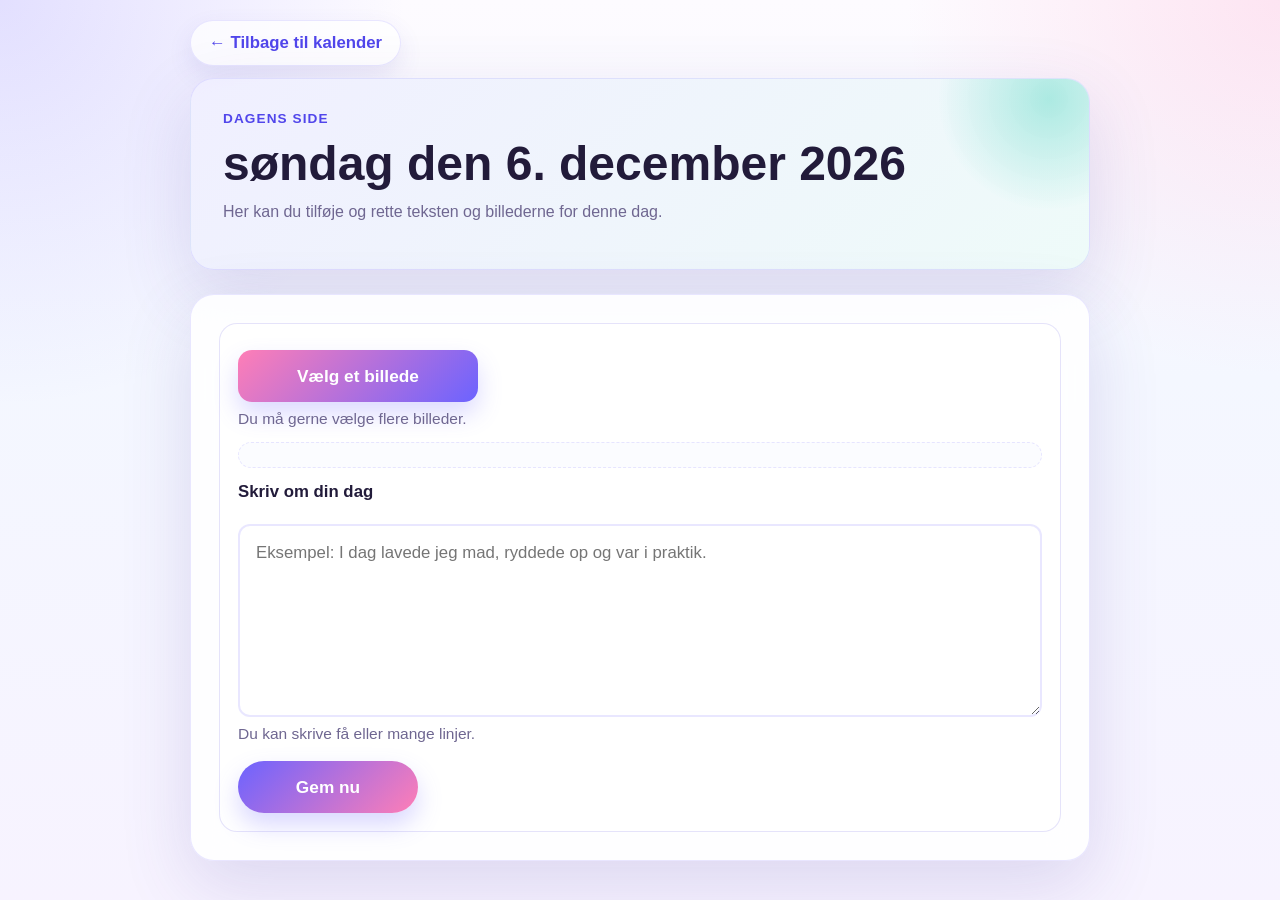
==== html/day.html @ 835fe4a9 "Build practical day app with mobile PWA support" ====
<!DOCTYPE html>
<html lang="da">
<head>
    <meta charset="UTF-8">
    <meta name="viewport" content="width=device-width, initial-scale=1.0, viewport-fit=cover">
    <meta name="theme-color" content="#6c63ff">
    <meta name="apple-mobile-web-app-capable" content="yes">
    <meta name="apple-mobile-web-app-status-bar-style" content="default">
    <meta name="apple-mobile-web-app-title" content="PraktiskDag">
    <title>Praktisk dag</title>
    <link rel="manifest" href="../manifest.webmanifest">
    <link rel="icon" href="../icons/app-icon.svg" type="image/svg+xml">
    <link rel="apple-touch-icon" href="../icons/app-icon.svg">
    <link rel="stylesheet" href="../css/styles.css">
</head>
<body>
    <main class="app-shell day-shell">
        <a id="back-to-calendar" class="back-link" href="./index.html">← Tilbage til kalender</a>

        <section class="hero-card day-hero">
            <p class="eyebrow">Dagens side</p>
            <h1 id="selected-date-heading">Praktisk dag</h1>
            <p id="selected-date-subtitle" class="hero-text">Her kan du gemme det, du har lavet i dag.</p>
        </section>

        <section class="panel day-panel">
            <form id="journal-form" novalidate>
                <div class="image-picker-row">
                    <button type="button" class="image-picker-btn" id="choose-image-button">Vælg et billede</button>
                    <input type="file" id="journal-images" name="images" accept="image/*" multiple class="image-input-hidden">
                </div>
                <p class="help-text">Du må gerne vælge flere billeder.</p>

                <div id="image-preview" class="image-preview" hidden></div>

                <label for="journal-text">Skriv om din dag</label>
                <textarea id="journal-text" name="text" rows="6" placeholder="Eksempel: I dag lavede jeg mad, ryddede op og var i praktik." required></textarea>
                <p class="input-hint">Du kan skrive få eller mange linjer.</p>

                <div class="form-actions">
                    <button type="submit" class="primary-btn" id="submit-button">Gem nu</button>
                </div>
            </form>

        </section>
    </main>
    <script src="../js/pwa.js"></script>
    <script src="../js/app.js"></script>
</body>
</html>
---- css/styles.css ----
:root {
    color-scheme: light;
    --bg: #f7f3ff;
    --surface: rgba(255, 255, 255, 0.88);
    --surface-muted: #eef2ff;
    --border: rgba(177, 169, 255, 0.28);
    --text: #221b3a;
    --text-soft: #6f6791;
    --primary: #6c63ff;
    --primary-dark: #5146eb;
    --secondary: #ff7eb6;
    --accent: #5ad7c4;
    --accent-soft: #e8fff9;
    --danger: #d64545;
    --danger-dark: #b12f2f;
    --shadow: 0 24px 70px rgba(78, 60, 160, 0.16);
    --radius-lg: 24px;
    --radius-md: 16px;
    --radius-sm: 12px;
}

* {
    box-sizing: border-box;
}

body {
    margin: 0;
    min-height: 100vh;
    font-family: "Segoe UI", Arial, sans-serif;
    background:
        radial-gradient(circle at top left, rgba(108, 99, 255, 0.18), transparent 26%),
        radial-gradient(circle at top right, rgba(255, 126, 182, 0.18), transparent 24%),
        linear-gradient(180deg, #fdfbff 0%, #f4f7ff 42%, var(--bg) 100%);
    color: var(--text);
    -webkit-tap-highlight-color: transparent;
}

button,
input,
textarea {
    font: inherit;
}

.app-shell {
    width: min(1180px, calc(100% - 32px));
    margin: 0 auto;
    padding: max(20px, env(safe-area-inset-top)) 0 max(24px, env(safe-area-inset-bottom));
}

.hero-card,
.panel {
    background: var(--surface);
    border: 1px solid var(--border);
    border-radius: var(--radius-lg);
    box-shadow: var(--shadow);
    backdrop-filter: blur(18px);
}

.hero-card {
    position: relative;
    overflow: hidden;
    padding: 32px;
    margin-bottom: 24px;
    background:
        linear-gradient(135deg, rgba(108, 99, 255, 0.16), rgba(255, 126, 182, 0.12)),
        var(--surface);
}

.hero-card::after {
    content: "";
    position: absolute;
    width: 220px;
    height: 220px;
    right: -70px;
    top: -90px;
    border-radius: 50%;
    background: radial-gradient(circle, rgba(90, 215, 196, 0.45) 0%, rgba(90, 215, 196, 0) 72%);
    pointer-events: none;
}

.eyebrow {
    margin: 0 0 10px;
    color: var(--primary-dark);
    font-size: 0.85rem;
    font-weight: 700;
    letter-spacing: 0.08em;
    text-transform: uppercase;
}

h1,
h2,
h3,
h4,
p {
    margin-top: 0;
}

h1 {
    margin-bottom: 12px;
    font-size: clamp(2rem, 4vw, 3rem);
}

.hero-text,
.panel-header p,
.empty-state p,
.entry-text,
.help-text,
.calendar-day small,
.entry-meta,
#entry-count,
#calendar-summary {
    color: var(--text-soft);
}

.planner-grid {
    display: grid;
    grid-template-columns: minmax(320px, 1fr);
    gap: 24px;
    align-items: start;
}

.calendar-panel {
    max-width: 980px;
    width: 100%;
    margin: 0 auto;
}

.panel {
    padding: 28px;
}

.panel-header {
    margin-bottom: 24px;
}

#journal-form {
    display: grid;
    gap: 14px;
}

label {
    font-size: 0.95rem;
    font-weight: 600;
}

input,
textarea {
    width: 100%;
    margin-top: 8px;
    border: 1px solid var(--border);
    border-radius: var(--radius-sm);
    padding: 12px 14px;
    background: rgba(255, 255, 255, 0.92);
    color: var(--text);
    transition: border-color 0.2s ease, box-shadow 0.2s ease;
}

input:focus,
textarea:focus {
    outline: none;
    border-color: var(--primary);
    box-shadow: 0 0 0 4px rgba(51, 102, 255, 0.15);
}

textarea {
    resize: vertical;
    min-height: 112px;
}

.form-actions,
.entry-actions,
.entry-gallery,
.calendar-toolbar,
.journal-header,
.entries-header {
    display: flex;
    gap: 12px;
}

.calendar-toolbar,
.journal-header,
.entries-header {
    justify-content: space-between;
    align-items: center;
}

.form-actions {
    margin-top: 8px;
}

button {
    border: none;
    border-radius: 999px;
    padding: 12px 18px;
    cursor: pointer;
    transition: transform 0.16s ease, background-color 0.16s ease, opacity 0.16s ease;
}

button:hover {
    transform: translateY(-1px);
}

.primary-btn {
    background: linear-gradient(135deg, var(--primary), var(--secondary));
    color: #fff;
    box-shadow: 0 12px 24px rgba(108, 99, 255, 0.26);
}

.primary-btn:hover {
    background: linear-gradient(135deg, var(--primary-dark), #ff5ca2);
}

.secondary-btn {
    background: linear-gradient(135deg, #f6f3ff, #eef8ff);
    color: var(--text);
}

.secondary-btn:hover {
    background: linear-gradient(135deg, #ebe5ff, #e1f2ff);
}

.icon-btn {
    width: 48px;
    height: 48px;
    padding: 0;
    font-size: 1.2rem;
    flex: 0 0 48px;
}

.calendar-toolbar {
    margin-bottom: 20px;
}

#current-month {
    margin-bottom: 6px;
    color: var(--primary-dark);
}

.weekday-row,
.calendar-grid {
    display: grid;
    grid-template-columns: repeat(7, minmax(0, 1fr));
    gap: 10px;
}

.weekday-row {
    margin-bottom: 12px;
    font-size: 0.85rem;
    font-weight: 700;
    color: var(--text-soft);
    text-align: center;
}

.calendar-day {
    min-height: 88px;
    padding: 12px;
    border: 1px solid var(--border);
    border-radius: var(--radius-md);
    background: linear-gradient(180deg, rgba(255, 255, 255, 0.94) 0%, rgba(245, 248, 255, 0.95) 100%);
    text-align: left;
    display: flex;
    flex-direction: column;
    justify-content: space-between;
    box-shadow: inset 0 1px 0 rgba(255, 255, 255, 0.7);
}

.calendar-day small {
    display: block;
    min-height: 1rem;
}

.calendar-day:hover {
    border-color: rgba(108, 99, 255, 0.45);
    background: linear-gradient(180deg, #ffffff 0%, #f0f3ff 100%);
}

.calendar-day.muted {
    opacity: 0.48;
}

.calendar-day.today {
    border-color: var(--primary);
    box-shadow: 0 0 0 3px rgba(108, 99, 255, 0.16);
}

.calendar-day.selected {
    background: linear-gradient(180deg, #efeaff 0%, #e0dbff 100%);
    border-color: var(--primary-dark);
    box-shadow: 0 14px 28px rgba(108, 99, 255, 0.18);
}

.calendar-day.has-entries {
    background: linear-gradient(180deg, #eefffb 0%, #d9fbf3 100%);
    border-color: rgba(90, 215, 196, 0.65);
}

.calendar-day.has-entries .day-number {
    color: #15806f;
    font-weight: 800;
}

.calendar-day.has-entries small,
.calendar-day.has-entries .entry-dot {
    color: #15806f;
}

.calendar-day.selected.has-entries {
    background: linear-gradient(180deg, #dcfff7 0%, #c5f6ea 100%);
    border-color: #27b9a2;
}

.day-number {
    font-size: 1.15rem;
    font-weight: 700;
}

.entry-dot {
    align-self: flex-start;
    min-width: 28px;
    padding: 4px 8px;
    border-radius: 999px;
    background: rgba(255, 255, 255, 0.85);
    color: var(--primary-dark);
    font-size: 0.75rem;
    font-weight: 700;
    box-shadow: 0 8px 18px rgba(39, 185, 162, 0.15);
}

.help-text {
    margin: -4px 0 0;
    font-size: 0.9rem;
}

.image-preview {
    display: flex;
    flex-wrap: wrap;
    gap: 10px;
    padding: 12px;
    border: 1px dashed var(--border);
    border-radius: var(--radius-md);
    background: #fbfcff;
}

.preview-item {
    position: relative;
    width: 88px;
    height: 88px;
}

.preview-image,
.entry-gallery img {
    width: 88px;
    height: 88px;
    object-fit: cover;
    border-radius: 14px;
    border: 1px solid var(--border);
}

.remove-image-btn {
    position: absolute;
    top: -8px;
    right: -8px;
    width: 26px;
    height: 26px;
    padding: 0;
    border-radius: 999px;
    border: 1px solid #ffd2d2;
    background: #fff;
    color: #b12f2f;
    font-weight: 700;
    box-shadow: 0 4px 10px rgba(0, 0, 0, 0.08);
}

.remove-image-btn:hover {
    transform: none;
    background: #ffeaea;
}

.entries-section {
    margin-top: 28px;
}

.day-prompt {
    margin-bottom: 0;
}

.day-shell {
    width: min(900px, calc(100% - 32px));
}

.day-hero {
    margin-top: 12px;
    background:
        linear-gradient(135deg, rgba(108, 99, 255, 0.1), rgba(90, 215, 196, 0.1)),
        rgba(255, 255, 255, 0.95);
}

.back-link {
    display: inline-flex;
    align-items: center;
    gap: 8px;
    color: var(--primary-dark);
    text-decoration: none;
    font-weight: 700;
    font-size: 1.05rem;
    padding: 12px 18px;
    border-radius: 999px;
    background: rgba(255, 255, 255, 0.75);
    border: 1px solid var(--border);
    box-shadow: 0 10px 24px rgba(82, 70, 180, 0.1);
}

.back-link:hover {
    color: var(--primary);
    background: rgba(255, 255, 255, 0.92);
}

.day-panel {
    max-width: 900px;
    margin: 0 auto;
}

.day-panel #journal-form,
.day-panel .entries-section,
.step-guide {
    border: 1px solid rgba(148, 139, 232, 0.24);
    border-radius: 18px;
    background: rgba(255, 255, 255, 0.86);
    padding: 18px;
}

.step-list {
    margin: 0;
    padding-left: 20px;
    line-height: 1.7;
    color: var(--text);
}

.day-panel label {
    font-size: 1.05rem;
}

.image-picker-row {
    margin-top: 8px;
}

.image-input-hidden {
    position: absolute;
    width: 1px;
    height: 1px;
    overflow: hidden;
    clip: rect(0, 0, 0, 0);
    clip-path: inset(50%);
    white-space: nowrap;
    border: 0;
    padding: 0;
    margin: 0;
}

.image-picker-btn {
    min-width: 240px;
    min-height: 52px;
    padding: 12px 24px;
    border-radius: 14px;
    font-size: 1.08rem;
    font-weight: 700;
    color: #fff;
    background: linear-gradient(135deg, #ff7eb6, #6c63ff);
    box-shadow: 0 12px 24px rgba(108, 99, 255, 0.24);
}

.image-picker-btn:hover {
    transform: translateY(-1px);
    background: linear-gradient(135deg, #ff5ea7, #4e44ec);
}

.day-panel input,
.day-panel textarea {
    font-size: 1.05rem;
    padding: 14px 16px;
    border-width: 2px;
}

.day-panel textarea {
    min-height: 170px;
    line-height: 1.6;
}

.input-hint,
.day-panel .help-text {
    margin: -6px 0 0;
    font-size: 0.97rem;
    color: var(--text-soft);
}

.day-panel .form-actions {
    margin-top: 4px;
}

.day-panel .primary-btn {
    min-height: 52px;
    min-width: 180px;
    font-size: 1.08rem;
    font-weight: 700;
}

.day-panel .entries-section {
    margin-top: 22px;
}

.single-entry-status {
    border: 1px solid rgba(148, 139, 232, 0.24);
    border-radius: 18px;
    background: rgba(255, 255, 255, 0.86);
    padding: 16px 18px;
}

.single-entry-status h3 {
    margin-bottom: 8px;
}

#autosave-status {
    margin: 0;
    font-size: 1rem;
    color: var(--text-soft);
}

.day-panel .entry-card {
    border-width: 2px;
}

.day-panel .delete-btn {
    min-height: 44px;
    font-weight: 600;
}

.entries-header {
    margin-bottom: 16px;
}

.empty-state {
    border: 1px dashed var(--border);
    border-radius: var(--radius-md);
    padding: 24px;
    text-align: center;
    background: linear-gradient(180deg, rgba(255, 255, 255, 0.72) 0%, rgba(245, 243, 255, 0.9) 100%);
}

.entry-list {
    display: grid;
    gap: 16px;
}

.entry-card {
    padding: 20px;
    border: 1px solid var(--border);
    border-radius: var(--radius-md);
    background: linear-gradient(145deg, rgba(255, 255, 255, 0.98) 0%, rgba(243, 249, 255, 0.95) 100%);
    box-shadow: 0 14px 30px rgba(112, 99, 202, 0.09);
}

.entry-card h4 {
    margin-bottom: 12px;
    font-size: 1.15rem;
}

.entry-meta {
    margin-bottom: 12px;
    font-size: 0.9rem;
}

.entry-text {
    margin-bottom: 16px;
    line-height: 1.6;
    white-space: pre-wrap;
}

.entry-gallery {
    flex-wrap: wrap;
    margin-bottom: 12px;
}

.entry-actions button {
    padding: 10px 14px;
}

.delete-btn {
    background: linear-gradient(135deg, #fff0f0, #ffe1e1);
    color: var(--danger);
}

.delete-btn:hover {
    background: linear-gradient(135deg, #ffe2e2, #ffd1d1);
    color: var(--danger-dark);
}

@media (max-width: 820px) {
    .app-shell {
        width: min(100% - 20px, 720px);
        padding: max(16px, env(safe-area-inset-top)) 0 max(24px, env(safe-area-inset-bottom));
    }

    .planner-grid {
        grid-template-columns: 1fr;
    }

    .panel,
    .hero-card,
    .day-panel {
        padding: 22px;
    }

    .day-panel #journal-form,
    .day-panel .entries-section,
    .step-guide {
        padding: 14px;
    }

    .calendar-day {
        min-height: 72px;
        padding: 12px;
    }

    .image-picker-btn,
    .day-panel .primary-btn,
    .back-link {
        width: 100%;
        justify-content: center;
    }
}
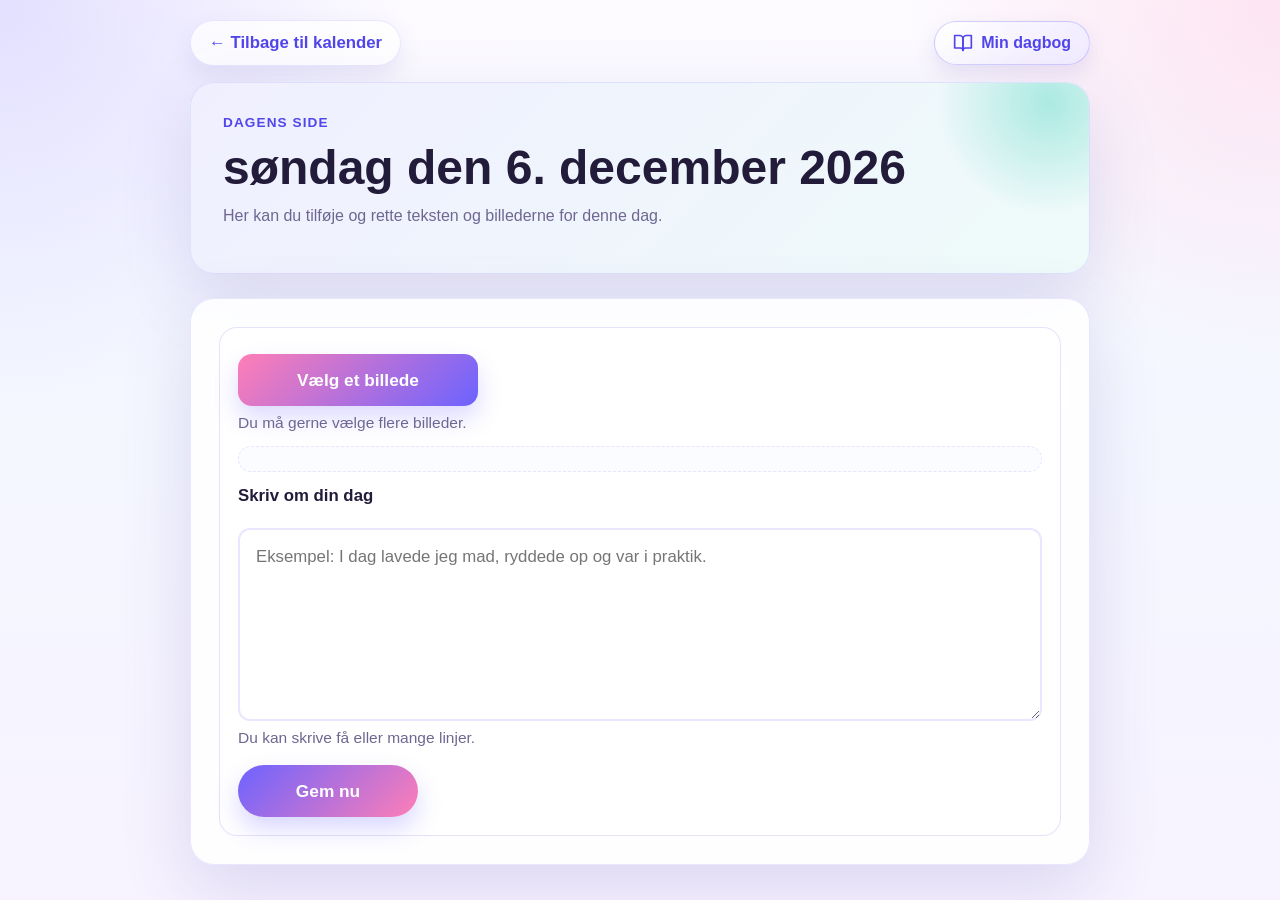
==== commit 2a3673e2: "Tilfoej bog-knap til indberetninger og opdater PWA-cache" ====
--- a/html/day.html
+++ b/html/day.html
@@ -15,7 +15,16 @@
 </head>
 <body>
     <main class="app-shell day-shell">
-        <a id="back-to-calendar" class="back-link" href="./index.html">← Tilbage til kalender</a>
+        <div class="top-nav">
+            <a id="back-to-calendar" class="back-link" href="./index.html">← Tilbage til kalender</a>
+            <a href="./entries.html" class="book-btn" aria-label="Se mine tidligere indberettelser" title="Mine indberettelser">
+                <svg xmlns="http://www.w3.org/2000/svg" viewBox="0 0 24 24" fill="none" stroke="currentColor" stroke-width="2" stroke-linecap="round" stroke-linejoin="round" width="20" height="20" aria-hidden="true">
+                    <path d="M2 3h6a4 4 0 0 1 4 4v14a3 3 0 0 0-3-3H2z"/>
+                    <path d="M22 3h-6a4 4 0 0 0-4 4v14a3 3 0 0 1 3-3h7z"/>
+                </svg>
+                <span class="book-btn-label">Min dagbog</span>
+            </a>
+        </div>
 
         <section class="hero-card day-hero">
             <p class="eyebrow">Dagens side</p>
--- a/css/styles.css
+++ b/css/styles.css
@@ -594,6 +594,124 @@
     color: var(--danger-dark);
 }
 
+/* Entries page styles */
+.entries-summary {
+    text-align: center;
+    margin-bottom: 24px;
+    padding: 16px;
+    background: rgba(108, 99, 255, 0.08);
+    border-radius: var(--radius-md);
+    font-size: 1.1rem;
+    font-weight: 500;
+    color: var(--primary);
+}
+
+.entries-list {
+    display: grid;
+    gap: 16px;
+    margin-bottom: 24px;
+}
+
+.entry-card {
+    background: var(--surface);
+    border: 1px solid var(--border);
+    border-radius: var(--radius-md);
+    padding: 18px;
+    box-shadow: 0 4px 16px rgba(108, 99, 255, 0.06);
+    transition: box-shadow 0.3s ease, transform 0.2s ease;
+}
+
+.entry-card:hover {
+    box-shadow: 0 8px 24px rgba(108, 99, 255, 0.12);
+    transform: translateY(-2px);
+}
+
+.entry-date {
+    margin: 0 0 12px 0;
+    font-size: 1.15rem;
+    font-weight: 600;
+    color: var(--primary);
+}
+
+.entry-images {
+    display: flex;
+    gap: 8px;
+    margin-bottom: 12px;
+    flex-wrap: wrap;
+    align-items: flex-start;
+}
+
+.entry-thumbnail {
+    width: 80px;
+    height: 80px;
+    object-fit: cover;
+    border-radius: var(--radius-sm);
+    border: 1px solid var(--border);
+}
+
+.entry-more-images {
+    width: 80px;
+    height: 80px;
+    display: flex;
+    align-items: center;
+    justify-content: center;
+    background: linear-gradient(135deg, var(--primary), var(--secondary));
+    border-radius: var(--radius-sm);
+    color: white;
+    font-weight: 600;
+    font-size: 1.1rem;
+}
+
+.entry-text {
+    margin: 12px 0;
+    line-height: 1.5;
+    color: var(--text-soft);
+    font-size: 0.95rem;
+}
+
+.entry-link {
+    display: inline-block;
+    padding: 10px 16px;
+    background: linear-gradient(135deg, var(--primary), var(--primary-dark));
+    color: white;
+    text-decoration: none;
+    border-radius: var(--radius-sm);
+    font-weight: 500;
+    transition: transform 0.2s ease, box-shadow 0.2s ease;
+    margin-top: 8px;
+}
+
+.entry-link:hover {
+    transform: scale(1.05);
+    box-shadow: 0 6px 16px rgba(108, 99, 255, 0.3);
+}
+
+.entry-link:active {
+    transform: scale(0.98);
+}
+
+.no-entries {
+    text-align: center;
+    padding: 40px 20px;
+}
+
+.no-entries p {
+    font-size: 1.1rem;
+    color: var(--text-soft);
+    margin-bottom: 24px;
+}
+
+.calendar-actions {
+    display: flex;
+    gap: 12px;
+    margin-top: 16px;
+    justify-content: center;
+}
+
+.calendar-actions .btn-secondary {
+    flex: 0 1 auto;
+}
+
 @media (max-width: 820px) {
     .app-shell {
         width: min(100% - 20px, 720px);
@@ -628,3 +746,53 @@
         justify-content: center;
     }
 }
+
+/* ── Book button / top navigation ── */
+.top-nav {
+    display: flex;
+    align-items: center;
+    justify-content: space-between;
+    margin-bottom: 16px;
+}
+
+.top-nav--end {
+    justify-content: flex-end;
+}
+
+.book-btn {
+    display: inline-flex;
+    align-items: center;
+    gap: 8px;
+    color: var(--primary-dark);
+    text-decoration: none;
+    font-weight: 700;
+    font-size: 1rem;
+    padding: 11px 18px;
+    border-radius: 999px;
+    background: linear-gradient(135deg, rgba(255, 255, 255, 0.92), rgba(238, 232, 255, 0.88));
+    border: 1px solid rgba(108, 99, 255, 0.28);
+    box-shadow: 0 8px 20px rgba(82, 70, 180, 0.12);
+    transition: color 0.16s ease, background 0.16s ease, transform 0.16s ease, box-shadow 0.16s ease;
+    white-space: nowrap;
+}
+
+.book-btn:hover {
+    color: var(--primary);
+    background: linear-gradient(135deg, #ede8ff, #fce9f5);
+    transform: translateY(-2px);
+    box-shadow: 0 12px 28px rgba(108, 99, 255, 0.22);
+}
+
+.book-btn:active {
+    transform: translateY(0);
+}
+
+@media (max-width: 480px) {
+    .book-btn-label {
+        display: none;
+    }
+
+    .book-btn {
+        padding: 11px 14px;
+    }
+}
